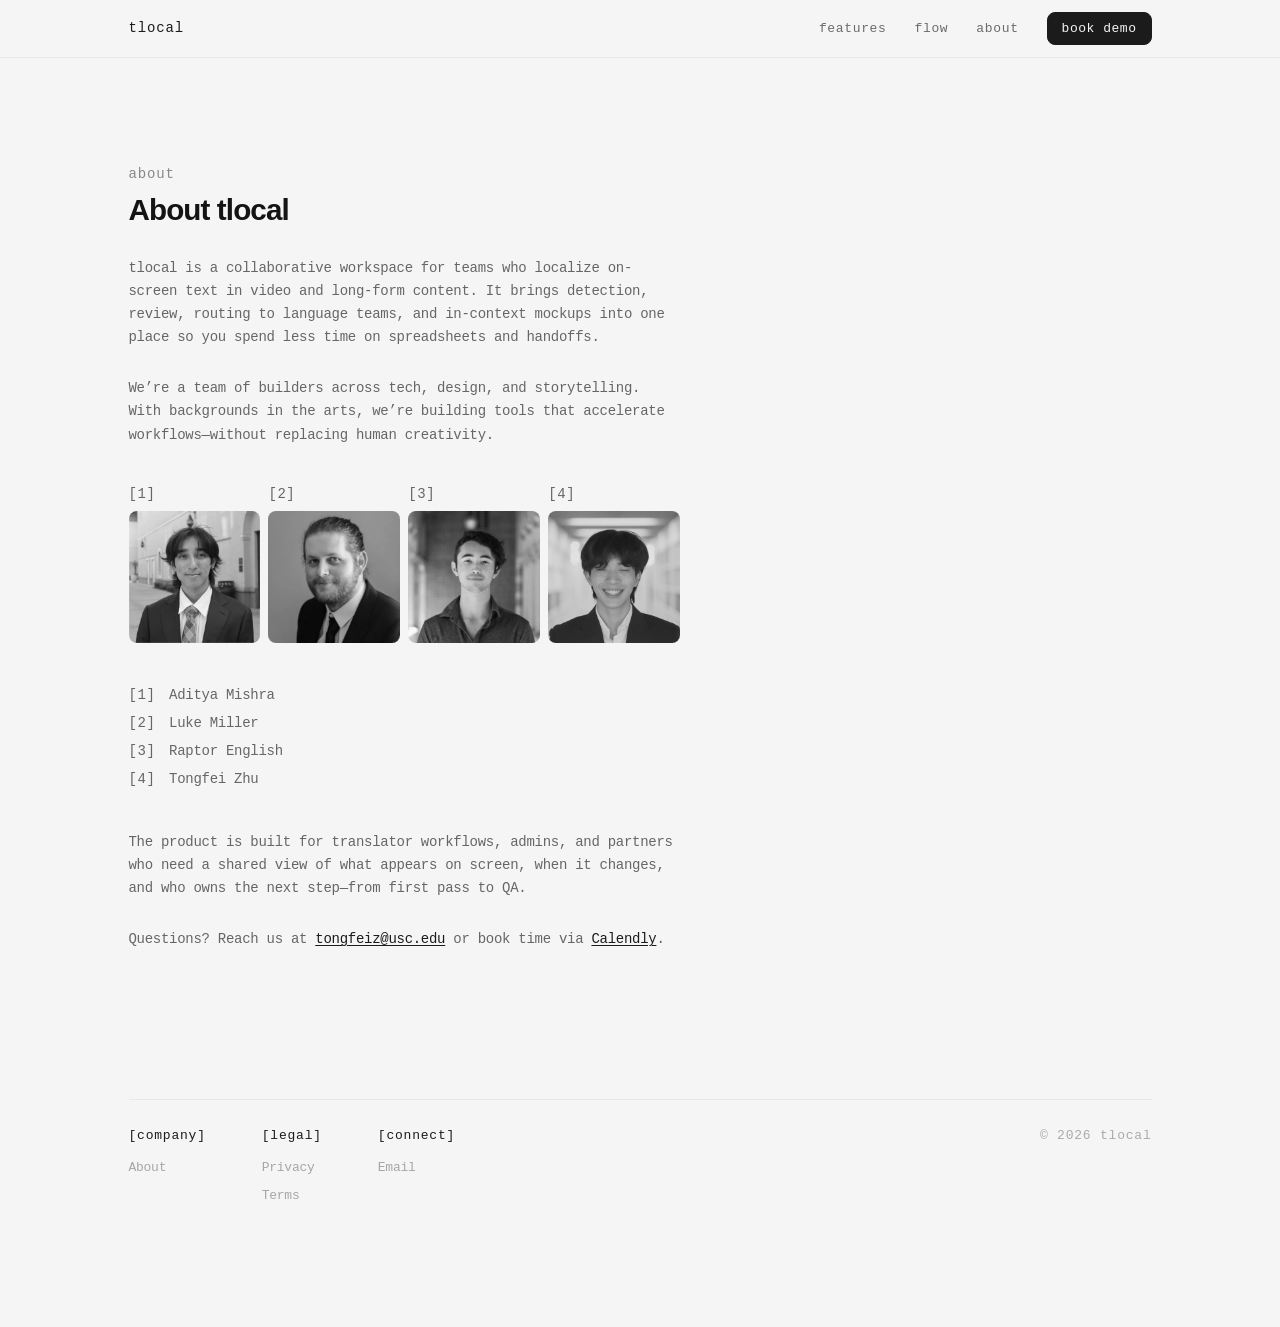
==== about.html @ 332a4cfd "about pages v2 built out" ====
<!DOCTYPE html>
<html lang="en">
  <head>
    <meta charset="UTF-8" />
    <meta name="viewport" content="width=device-width, initial-scale=1" />
    <title>About — tlocal</title>
    <link rel="icon" href="assets/logosvg.svg" type="image/svg+xml" />
    <link rel="stylesheet" href="css/site.css" />
  </head>
  <body>
    <header class="site-header">
      <div class="site-header-shell">
        <div class="site-header-inner" style="display: flex; align-items: center; gap: 32px;">
          <a class="site-logo" href="index.html">tlocal</a>
          <nav class="site-nav" aria-label="Primary" style="display: flex; gap: 28px;">
            <a href="index.html#features-heading">features</a>
            <a href="index.html#workflow-heading">flow</a>
            <a href="about.html" aria-current="page">about</a>
            <a
              class="btn mono-thin"
              href="https://calendly.com/tongfeiz-usc/30min"
              target="_blank"
              rel="noopener noreferrer"
              >book demo</a
            >
          </nav>
        </div>
      </div>
    </header>
    <div class="shell">
      <main class="landing-column">
        <article class="simple-page__article simple-page simple-page__article--about" aria-labelledby="about-heading">
          <p class="section-eyebrow mono-thin">about</p>
          <h1 id="about-heading" class="simple-page__title simple-page__title--about">About tlocal</h1>
          <div class="simple-page__body simple-page__body--about">
            <p>
              tlocal is a collaborative workspace for teams who localize on-screen text in video and long-form
              content. It brings detection, review, routing to language teams, and in-context mockups into one place
              so you spend less time on spreadsheets and handoffs.
            </p>
            <p>
              We’re a team of builders across tech, design, and storytelling. With backgrounds in the arts, we’re
              building tools that accelerate workflows—without replacing human creativity.
            </p>

            <div class="about-team">
              <div class="about-team__photos" role="list">
                <div class="about-team__cell" role="listitem">
                  <a
                    class="about-team__link"
                    href="https://www.linkedin.com/in/aditya-mishra-96abb4270/"
                    target="_blank"
                    rel="noopener noreferrer"
                    aria-label="Aditya Mishra on LinkedIn"
                  >
                    <span class="about-team__idx">[1]</span>
                    <span class="about-team__img-wrap">
                      <img
                        class="about-team__img"
                        src="assets/person1.webp"
                        alt=""
                        width="800"
                        height="800"
                        loading="lazy"
                        decoding="async"
                      />
                    </span>
                  </a>
                </div>
                <div class="about-team__cell" role="listitem">
                  <a
                    class="about-team__link"
                    href="https://www.linkedin.com/in/luke-miller-226397197/"
                    target="_blank"
                    rel="noopener noreferrer"
                    aria-label="Luke Miller on LinkedIn"
                  >
                    <span class="about-team__idx">[2]</span>
                    <span class="about-team__img-wrap">
                      <img
                        class="about-team__img"
                        src="assets/person2.webp"
                        alt=""
                        width="800"
                        height="800"
                        loading="lazy"
                        decoding="async"
                      />
                    </span>
                  </a>
                </div>
                <div class="about-team__cell" role="listitem">
                  <a
                    class="about-team__link"
                    href="https://www.linkedin.com/in/raptor-english/"
                    target="_blank"
                    rel="noopener noreferrer"
                    aria-label="Raptor English on LinkedIn"
                  >
                    <span class="about-team__idx">[3]</span>
                    <span class="about-team__img-wrap">
                      <img
                        class="about-team__img"
                        src="assets/person3.webp"
                        alt=""
                        width="800"
                        height="800"
                        loading="lazy"
                        decoding="async"
                      />
                    </span>
                  </a>
                </div>
                <div class="about-team__cell" role="listitem">
                  <a
                    class="about-team__link"
                    href="https://www.linkedin.com/in/tongfeiz/"
                    target="_blank"
                    rel="noopener noreferrer"
                    aria-label="Tongfei Zhu on LinkedIn"
                  >
                    <span class="about-team__idx">[4]</span>
                    <span class="about-team__img-wrap">
                      <img
                        class="about-team__img"
                        src="assets/person4.webp"
                        alt=""
                        width="800"
                        height="800"
                        loading="lazy"
                        decoding="async"
                      />
                    </span>
                  </a>
                </div>
              </div>
              <ul class="about-team__names">
                <li>
                  <a
                    class="about-team__name-link"
                    href="https://www.linkedin.com/in/aditya-mishra-96abb4270/"
                    target="_blank"
                    rel="noopener noreferrer"
                    ><span class="about-team__idx">[1]</span>
                    <span class="about-team__name-text">Aditya Mishra</span></a
                  >
                </li>
                <li>
                  <a
                    class="about-team__name-link"
                    href="https://www.linkedin.com/in/luke-miller-226397197/"
                    target="_blank"
                    rel="noopener noreferrer"
                    ><span class="about-team__idx">[2]</span>
                    <span class="about-team__name-text">Luke Miller</span></a
                  >
                </li>
                <li>
                  <a
                    class="about-team__name-link"
                    href="https://www.linkedin.com/in/raptor-english/"
                    target="_blank"
                    rel="noopener noreferrer"
                    ><span class="about-team__idx">[3]</span>
                    <span class="about-team__name-text">Raptor English</span></a
                  >
                </li>
                <li>
                  <a
                    class="about-team__name-link"
                    href="https://www.linkedin.com/in/tongfeiz/"
                    target="_blank"
                    rel="noopener noreferrer"
                    ><span class="about-team__idx">[4]</span>
                    <span class="about-team__name-text">Tongfei Zhu</span></a
                  >
                </li>
              </ul>
            </div>

            <p>
              The product is built for translator workflows, admins, and partners who need a shared view of what
              appears on screen, when it changes, and who owns the next step—from first pass to QA.
            </p>
            <p>
              Questions? Reach us at <a href="mailto:tongfeiz@usc.edu">tongfeiz@usc.edu</a> or book time via
              <a href="https://calendly.com/tongfeiz-usc/30min" target="_blank" rel="noopener noreferrer">Calendly</a>.
            </p>
          </div>
        </article>

        <footer class="site-footer">
          <div class="site-footer-top">
            <div class="site-footer-grid">
              <div class="site-footer-col">
                <h3 class="site-footer-heading mono-thin">[company]</h3>
                <ul class="site-footer-links">
                  <li><a href="about.html" aria-current="page">About</a></li>
                </ul>
              </div>
              <div class="site-footer-col">
                <h3 class="site-footer-heading mono-thin">[legal]</h3>
                <ul class="site-footer-links">
                  <li><a href="privacy.html">Privacy</a></li>
                  <li><a href="terms.html">Terms</a></li>
                </ul>
              </div>
              <div class="site-footer-col">
                <h3 class="site-footer-heading mono-thin">[connect]</h3>
                <ul class="site-footer-links">
                  <li><a href="mailto:tongfeiz@usc.edu">Email</a></li>
                </ul>
              </div>
            </div>
            <p class="site-footer-copy mono-thin">© <span id="y"></span> tlocal</p>
          </div>
        </footer>
      </main>
    </div>
    <script src="js/page-stagger.js" defer></script>
    <script>
      document.getElementById('y').textContent = String(new Date().getFullYear());
    </script>
  </body>
</html>
---- css/site.css ----
:root {
  --fg: #1b1b1b;
  --muted: #6b6b6b;
  --bg: #f5f5f5;
  --site-header-h: 52px;
  --flow-sticky-half: 180px;
  /* Same inset as product-demo-animation .page-demo (outer margins to the demo card) */
  --demo-edge: max(16px, 2vmin);
  --demo-inner-max: 1100px;
  /** Uniform scale for embed (layout inside iframe unchanged; only the painted size shrinks) */
  --demo-scale: 0.93;
  --demo-iframe-h: min(704px, 92vh);
}

* {
  box-sizing: border-box;
}

html {
  scroll-behavior: smooth;
}

main {
  overflow: visible;
}

body {
  margin: 0;
  min-height: 100svh;
  font-family:
    -apple-system,
    BlinkMacSystemFont,
    'SF Pro Display',
    'SF Pro Text',
    'Helvetica Neue',
    Helvetica,
    Arial,
    sans-serif;
  font-weight: 400;
  color: var(--fg);
  background: var(--bg);
  -webkit-font-smoothing: antialiased;
}

.mono-thin {
  font-family: 'SF Mono', ui-monospace, 'SFMono-Regular', Menlo, Monaco, Consolas, monospace;
  font-weight: 200;
  letter-spacing: 0.06em;
  text-transform: lowercase;
}

.site-header {
  position: sticky;
  top: 0;
  z-index: 100;
  font-family: 'SF Mono', ui-monospace, 'SFMono-Regular', Menlo, Monaco, Consolas, monospace;
  background: rgba(245, 245, 245, 0.86);
  backdrop-filter: saturate(180%) blur(14px);
  -webkit-backdrop-filter: saturate(180%) blur(14px);
  border-bottom: 1px solid rgba(27, 27, 27, 0.06);
}

/* Same horizontal frame as .shell — edge inset matches main content */
.site-header-shell {
  max-width: calc(var(--demo-inner-max) + 2 * var(--demo-edge));
  margin: 0 auto;
  padding: 0 var(--demo-edge);
}

/* Same width as .landing-column so logo/nav align with hero + demo */
.site-header-inner {
  max-width: min(calc(var(--demo-inner-max) * var(--demo-scale)), 100%);
  margin: 0 auto;
  padding: 12px 0;
  display: flex;
  flex-wrap: wrap;
  align-items: center;
  justify-content: space-between;
  gap: 12px 20px;
}

.site-logo {
  color: var(--fg);
  text-decoration: none;
  font-size: 14px;
  line-height: 1.2;
  font-weight: 200;
  letter-spacing: 0.06em;
  text-transform: lowercase;
}

.site-logo:hover {
  opacity: 0.72;
}

.site-logo:focus-visible {
  outline: 2px solid rgba(27, 27, 27, 0.35);
  outline-offset: 3px;
  border-radius: 2px;
}

.site-nav {
  display: flex;
  flex-wrap: wrap;
  align-items: center;
  justify-content: flex-end;
  gap: 6px 18px;
}

.site-nav a:not(.btn) {
  font-size: 13px;
  font-weight: 400;
  color: var(--muted);
  text-decoration: none;
  letter-spacing: 0.05em;
  text-transform: lowercase;
}

.site-nav a:not(.btn):hover {
  color: var(--fg);
}

.site-nav a:not(.btn):focus-visible {
  outline: 2px solid rgba(27, 27, 27, 0.35);
  outline-offset: 3px;
  border-radius: 2px;
}

.site-header .btn {
  padding: 8px 14px;
  font-size: 13px;
  font-weight: 400;
  letter-spacing: 0.04em;
  text-transform: lowercase;
  color: var(--bg);
  background: var(--fg);
  border-color: var(--fg);
}

.site-header .btn:hover {
  background: #2e2e2e;
  border-color: #2e2e2e;
  color: var(--bg);
}

.site-header .btn:active {
  color: var(--bg);
}

#features-heading,
#workflow-heading,
#cta-heading {
  scroll-margin-top: 88px;
}

/* Same horizontal bounds as .page-demo + min(1100px) viewport (see product-demo-animation.html) */
.shell {
  max-width: calc(var(--demo-inner-max) + 2 * var(--demo-edge));
  margin: 0 auto;
  padding: clamp(36px, 9vw, 96px) var(--demo-edge) clamp(48px, 10vw, 96px);
  overflow: visible;
}

/*
 * Column width = scaled demo visual width (no dead band beside the video).
 * iframe uses layout width 100%/scale then transform: scale() so the painted demo fills this column edge-to-edge.
 */
.landing-column {
  max-width: min(calc(var(--demo-inner-max) * var(--demo-scale)), 100%);
  width: 100%;
  margin-inline: auto;
  overflow: visible;
}

.landing-intro {
  width: 100%;
  text-align: left;
}

.hero-text-column {
  display: block;
  width: 100%;
  text-align: left;
  margin-top: 5vh;
}

.eyebrow {
  margin: 0 0 5px;
  font-size: 13px;
  color: var(--muted);
}

h1 {
  margin: 0 0 20px;
  font-size: clamp(1.75rem, 4.2vw, 2.75rem);
  font-weight: 600;
  letter-spacing: -0.04em;
  line-height: 1.32;
  max-width: 18ch;
}

.hero-text-column h1 {
  max-width: none;
  white-space: nowrap;
}

@media (max-width: 560px) {
  .hero-text-column h1 {
    white-space: normal;
  }
}

.landing-below {
  margin-top: clamp(20px, 6vw, 72px);
  padding-top: clamp(32px, 2vw, 56px);
  overflow: visible;
}

.section-block + .section-block {
  margin-top: clamp(72px, 50vw, 180px);
}

.partners-section + .cta-section {
  margin-top: clamp(104px, 16vw, 168px);
}

.cta-section + .cube-section {
  margin-top: clamp(20px, 4vw, 40px);
}

.partners-row {
  display: flex;
  flex-wrap: wrap;
  align-items: center;
  justify-content: space-between;
  gap: clamp(20px, 4vw, 32px);
}

.partners-intro {
  flex: 1 1 auto;
  min-width: 0;
}

.partners-row .section-title {
  margin: 0;
  white-space: nowrap;
}

.partners-logos {
  display: flex;
  flex-wrap: wrap;
  align-items: center;
  justify-content: flex-end;
  gap: clamp(20px, 5vw, 48px);
  flex: 1 1 auto;
  margin: 0;
  padding: 0;
  list-style: none;
}

.partners-logos li {
  display: flex;
  align-items: center;
  opacity: 0.62;
  transition: opacity 0.5s cubic-bezier(0.4, 0, 0.2, 1);
}

.partners-logos li:hover {
  opacity: 1;
}

.partners-logos img {
  display: block;
  height: clamp(34px, 5.5vw, 54px);
  width: auto;
  max-width: min(176px, 40vw);
  object-fit: contain;
}

@media (prefers-reduced-motion: reduce) {
  .partners-logos li {
    transition-duration: 0.22s;
  }
}

@media (max-width: 560px) {
  .partners-row {
    flex-direction: column;
    align-items: flex-start;
  }

  .partners-logos {
    justify-content: flex-start;
    width: 100%;
  }
}

.partners-section .sr-only {
  position: absolute;
  width: 1px;
  height: 1px;
  padding: 0;
  margin: -1px;
  overflow: hidden;
  clip: rect(0, 0, 0, 0);
  white-space: nowrap;
  border: 0;
}

.partners-section .reviews-masonry {
  margin-top: clamp(28px, 5vw, 48px);
}

.reviews-masonry {
  column-count: 3;
  column-gap: clamp(16px, 2.2vw, 22px);
}

.review-card {
  break-inside: avoid;
  margin-bottom: clamp(16px, 2.2vw, 22px);
  padding: clamp(18px, 2.4vw, 22px);
  background: rgba(255, 255, 255, 0.72);
  border: 1px solid rgba(27, 27, 27, 0.1);
  border-radius: 12px;
  box-shadow: 0 1px 0 rgba(27, 27, 27, 0.04);
}

.review-card__quote {
  margin: 0 0 clamp(16px, 2.5vw, 20px);
  font-family: 'SF Mono', ui-monospace, 'SFMono-Regular', Menlo, Monaco, Consolas, monospace;
  font-size: 14px;
  font-weight: 400;
  line-height: 1.55;
  letter-spacing: -0.02em;
  color: var(--fg);
}

.review-card__footer {
  display: flex;
  align-items: center;
  gap: 12px;
}

.review-card__avatar {
  flex-shrink: 0;
  width: 40px;
  height: 40px;
  border-radius: 50%;
  background: linear-gradient(135deg, rgba(27, 27, 27, 0.12), rgba(27, 27, 27, 0.06));
  border: 1px solid rgba(27, 27, 27, 0.08);
}

.review-card__meta {
  min-width: 0;
}

.review-card__name-row {
  display: flex;
  align-items: center;
  gap: 6px;
  flex-wrap: wrap;
}

.review-card__name {
  font-size: 14px;
  font-weight: 600;
  letter-spacing: -0.02em;
  line-height: 1.25;
}

.review-card__verified {
  display: inline-flex;
  align-items: center;
  justify-content: center;
  flex-shrink: 0;
  width: 12px;
  height: 12px;
  border-radius: 50%;
  border: none;
  background: #3b82f6;
  color: #fff;
}

.review-card__verified svg {
  width: 6px;
  height: 6px;
  display: block;
}

.review-card__role {
  margin: 2px 0 0;
  font-size: 12px;
  line-height: 1.35;
  color: var(--muted);
}

@media (max-width: 900px) {
  .reviews-masonry {
    column-count: 2;
  }
}

@media (max-width: 560px) {
  .reviews-masonry {
    column-count: 1;
  }
}

.section-eyebrow {
  margin: 0 0 10px;
  font-size: 13px;
  color: var(--muted);
}

h2.section-title {
  margin: 0 0 14px;
  font-size: clamp(1.35rem, 2.8vw, 1.65rem);
  font-weight: 600;
  letter-spacing: -0.03em;
  line-height: 1.25;
}

.section-lede {
  margin: 0 0 clamp(28px, 5vw, 40px);
  font-size: 15px;
  line-height: 1.6;
  color: var(--muted);
  max-width: 52ch;
}

/* Body copy: SF Mono (matches nav / labels) */
.lede,
.section-lede,
.feature-card p,
.flow-steps li p {
  font-family: 'SF Mono', ui-monospace, 'SFMono-Regular', Menlo, Monaco, Consolas, monospace;
  letter-spacing: -0.02em;
}

.workspace-section .feature-grid {
  display: grid;
  grid-template-columns: 1fr;
  gap: clamp(14px, 2.5vw, 18px);
  min-width: 0;
}

.workspace-section .feature-card {
  padding: clamp(18px, 3vw, 22px);
  background: transparent;
  border: 1px solid rgba(27, 27, 27, 0.1);
  border-radius: 14px;
  box-shadow: none;
}

.feature-card-thumb {
  display: block;
  width: 100%;
  height: auto;
  margin: 0 0 12px;
  border-radius: 8px;
  object-fit: cover;
  aspect-ratio: 16 / 10;
  background: rgba(27, 27, 27, 0.04);
}

.feature-card h3 {
  margin: 0 0 10px;
  font-size: 15px;
  font-weight: 600;
  letter-spacing: -0.02em;
  line-height: 1.3;
}

.feature-card p {
  margin: 0;
  font-size: 14px;
  line-height: 1.55;
  color: var(--muted);
}

.feature-card p + p {
  margin-top: 0.85em;
}

.steps {
  margin: 0;
  padding: 0;
  list-style: none;
  display: grid;
  gap: clamp(18px, 3vw, 24px);
  counter-reset: step;
}

.steps li {
  display: grid;
  grid-template-columns: auto 1fr;
  gap: 16px 18px;
  align-items: start;
  padding-bottom: clamp(18px, 3vw, 22px);
  border-bottom: 1px solid rgba(27, 27, 27, 0.06);
}

.steps li:last-child {
  padding-bottom: 0;
  border-bottom: 0;
}

.step-num {
  font-family: 'SF Mono', ui-monospace, 'SFMono-Regular', Menlo, Monaco, Consolas, monospace;
  font-weight: 200;
  font-size: 12px;
  letter-spacing: 0.08em;
  color: var(--muted);
  padding-top: 3px;
}

.steps li strong {
  display: block;
  font-size: 15px;
  font-weight: 600;
  letter-spacing: -0.02em;
  margin-bottom: 6px;
  color: var(--fg);
}

.steps li p {
  margin: 0;
  font-size: 14px;
  line-height: 1.55;
  color: var(--muted);
}

/* Flow & workspace: left column sticky; row height from grid content only (features and flow match) */
.flow-section,
.workspace-section {
  overflow: visible;
}

.flow-pin-track {
  position: relative;
  overflow: visible;
  display: flex;
  flex-direction: column;
}

.flow-pin-row {
  display: grid;
  grid-template-columns: minmax(0, 2fr) minmax(0, 3fr);
  gap: clamp(32px, 5vw, 56px);
  align-items: stretch;
  width: 100%;
  min-height: 0;
  flex: 1 1 auto;
  background: var(--bg);
}

.flow-col--left {
  min-width: 0;
  min-height: 0;
  height: 100%;
  align-self: stretch;
}

.flow-visual-sticky {
  position: -webkit-sticky;
  position: sticky;
  /* Prefer vertical center; never underlap the fixed header */
  top: max(var(--site-header-h, 52px), calc(50vh - var(--flow-sticky-half, 180px)));
  z-index: 5;
  width: 100%;
  max-width: 100%;
}

.flow-col--right {
  min-width: 0;
}

/* Scroll-linked fade: mask updated from JS to match left column (eyebrow → placeholder) */
.flow-steps-wrap {
  min-width: 0;
  -webkit-mask-size: 100% 100%;
  mask-size: 100% 100%;
  -webkit-mask-repeat: no-repeat;
  mask-repeat: no-repeat;
}

.flow-visual-col {
  min-width: 0;
}

/* Character mesh: slightly shorter than 5:3; full width of the left column. */
.workspace-section .workspace-dot-grid-frame {
  width: 100%;
  margin: clamp(20px, 4vw, 32px) 0 0;
  aspect-ratio: 5 / 2.68;
  position: relative;
  overflow: hidden;
  border-radius: 10px;
  background: transparent;
}

.workspace-section .workspace-dot-grid-frame canvas {
  display: block;
  width: 100%;
  height: 100%;
}

.flow-visual-col .section-title {
  max-width: 20ch;
}

.flow-visual-col .section-lede {
  max-width: 38ch;
}

.flow-placeholder-frame {
  width: 100%;
  margin: clamp(20px, 4vw, 32px) 0 0;
  border-radius: 10px;
  border: 1px solid rgba(27, 27, 27, 0.08);
  background: #fff;
  aspect-ratio: 5 / 3;
}

.flow-section .flow-steps li:first-child {
  padding-top: 0;
}

.flow-section .flow-steps li:first-child .step-num {
  padding-top: 0;
}

.flow-steps {
  margin: 0;
  padding: 0;
  list-style: none;
  display: flex;
  flex-direction: column;
  gap: 0;
}

.flow-steps li {
  display: grid;
  grid-template-columns: auto 1fr;
  gap: 10px 16px;
  align-items: start;
  /* Tighter rhythm so ~4 steps fit the left-column “window” (eyebrow → placeholder) */
  padding: clamp(12px, 2vw, 18px) 0;
  border-bottom: 1px solid rgba(27, 27, 27, 0.06);
}

.flow-steps li:last-child {
  border-bottom: 0;
}

.flow-steps .step-num {
  padding-top: 3px;
  font-size: 13px;
}

.flow-steps li strong {
  display: block;
  font-size: 16px;
  font-weight: 600;
  letter-spacing: -0.02em;
  margin-bottom: 6px;
  color: var(--fg);
}

.flow-steps li p {
  margin: 0;
  font-size: 15px;
  line-height: 1.55;
  color: var(--muted);
}

@media (max-width: 760px) {
  .flow-pin-track {
    display: block;
  }

  .flow-pin-row {
    grid-template-columns: 1fr;
  }

  .flow-col--left {
    height: auto;
  }

  .flow-visual-sticky {
    position: relative;
    top: auto;
  }

  .flow-steps-wrap {
    -webkit-mask-image: none !important;
    mask-image: none !important;
  }

  .flow-steps li {
    padding: clamp(18px, 3vw, 24px) 0;
  }
}

@media (prefers-reduced-motion: reduce) {
  .flow-section .flow-steps-wrap {
    -webkit-mask-image: none !important;
    mask-image: none !important;
  }
}

.cta-section {
  text-align: center;
}

.cta-section .section-title {
  max-width: 20ch;
  margin-left: auto;
  margin-right: auto;
}

.cta-section .section-lede {
  margin-bottom: clamp(22px, 4vw, 32px);
}

.btn {
  display: inline-flex;
  align-items: center;
  justify-content: center;
  padding: 11px 20px;
  font-size: 14px;
  font-weight: 500;
  letter-spacing: -0.01em;
  color: var(--fg);
  background: var(--bg);
  border: 1px solid rgba(27, 27, 27, 0.14);
  border-radius: 8px;
  text-decoration: none;
  transition: background 0.15s ease, border-color 0.15s ease, transform 0.12s ease,
    box-shadow 0.15s ease;
}

.btn:hover {
  background: #ebebeb;
  border-color: rgba(27, 27, 27, 0.22);
}

.btn:active {
  transform: translateY(1px);
}

/* Matches .site-header .btn; slightly shorter vertical padding */
.cta-section .btn-cta {
  padding: 9px 18px;
  font-size: 13px;
  font-weight: 400;
  letter-spacing: 0.04em;
  text-transform: lowercase;
  color: var(--bg);
  background: var(--fg);
  border-color: var(--fg);
  border-radius: 8px;
  box-shadow: none;
  margin: 10px;
}

.cta-section .btn-cta:hover {
  background: #2e2e2e;
  border-color: #2e2e2e;
  color: var(--bg);
}

.cta-section .btn-cta:active {
  color: var(--bg);
}

/*
 * Cube vertical placement (index.html only):
 * · gap after CTA — .cta-section + .cube-section (margin-top)
 * · padding-top — empty space above the ASCII art
 * · #ascii-cube margin-top — nudge just the pre without changing the fade/footer mask
 */
.cube-section {
  position: relative;
  z-index: 0;
  margin-top: 0;
  margin-bottom: 0;
  padding-top: clamp(40px, 7vw, 72px);
  padding-bottom: clamp(12px, 3vw, 28px);
  border-top: none;
  display: flex;
  justify-content: center;
  align-items: flex-start;
  width: 100%;
}

.cube-wrap {
  position: relative;
  z-index: 0;
  display: inline-flex;
  justify-content: center;
  max-width: 100%;
}

/* Fade cube into page bg; footer sits on top and hides the rest */
.cube-footer-mask {
  position: absolute;
  left: 50%;
  transform: translateX(-50%);
  bottom: 0;
  width: min(100vw, calc(100% + 64px));
  height: clamp(88px, 24vw, 200px);
  pointer-events: none;
  background: linear-gradient(
    to bottom,
    rgba(245, 245, 245, 0) 0%,
    rgba(245, 245, 245, 0.2) 22%,
    rgba(245, 245, 245, 0.55) 48%,
    rgba(245, 245, 245, 0.88) 72%,
    var(--bg) 100%
  );
}

#ascii-cube {
  font-family: 'SF Mono', ui-monospace, 'SFMono-Regular', Menlo, Monaco, Consolas, monospace;
  font-weight: 600;
  font-size: clamp(5.5px, 0.78vw, 9px);
  line-height: 1.05;
  white-space: pre;
  cursor: crosshair;
  user-select: none;
  margin: -20px; /* or e.g. margin-top: 24px; to shift only the cube */
  color: rgba(145, 145, 145, 0.97);
  flex-shrink: 0;
}

.site-footer {
  --footer-label: var(--fg);
  --footer-link: rgba(27, 27, 27, 0.36);
  --footer-link-hover: rgba(27, 27, 27, 0.52);
  --footer-copy: rgba(27, 27, 27, 0.34);
  position: relative;
  z-index: 2;
  margin-top: clamp(-100px, -15vw, -56px);
  padding-top: clamp(18px, 3vw, 28px);
  padding-bottom: clamp(16px, 3vw, 28px);
  border-top: 1px solid rgba(27, 27, 27, 0.06);
  background: var(--bg);
  width: 100%;
  text-align: left;
}

.site-footer-top {
  display: grid;
  grid-template-columns: minmax(0, 1fr) auto;
  align-items: start;
  gap: clamp(16px, 3vw, 28px);
}

.site-footer-grid {
  display: grid;
  grid-template-columns: repeat(3, auto);
  justify-content: start;
  justify-items: start;
  gap: clamp(14px, 3vw, 24px) clamp(28px, 5vw, 56px);
  align-items: start;
  width: max-content;
  max-width: 100%;
}

.site-footer-heading {
  margin: 0 0 14px;
  font-size: 13px;
  font-weight: 200;
  letter-spacing: 0.06em;
  text-transform: lowercase;
  color: var(--footer-label);
}

.site-footer-links {
  list-style: none;
  margin: 0;
  padding: 0;
  display: flex;
  flex-direction: column;
  gap: 10px;
}

.site-footer-links a {
  font-family: 'SF Mono', ui-monospace, 'SFMono-Regular', Menlo, Monaco, Consolas, monospace;
  font-size: 13px;
  font-weight: 400;
  letter-spacing: -0.02em;
  color: var(--footer-link);
  text-decoration: none;
  transition: color 0.15s ease;
}

.site-footer-links a:hover {
  color: var(--footer-link-hover);
}

.site-footer-links a:focus-visible {
  outline: 2px solid rgba(27, 27, 27, 0.28);
  outline-offset: 3px;
  border-radius: 2px;
}

.site-footer-copy {
  margin: 0;
  font-size: 13px;
  font-weight: 200;
  letter-spacing: 0.06em;
  text-transform: lowercase;
  color: var(--footer-copy);
  text-align: right;
  white-space: nowrap;
}

@media (max-width: 720px) {
  .site-footer-grid {
    grid-template-columns: repeat(2, auto);
  }
}

@media (max-width: 520px) {
  .site-footer-top {
    grid-template-columns: 1fr;
  }

  .site-footer-copy {
    text-align: left;
    grid-row: 1;
  }

  .site-footer-grid {
    grid-row: 2;
  }
}

@media (max-width: 420px) {
  .site-footer-grid {
    grid-template-columns: 1fr;
    width: 100%;
  }
}

.lede {
  margin: 0 0 clamp(32px, 6vw, 56px);
  font-size: 15px;
  line-height: 1.6;
  color: var(--muted);
}

.hero-text-column .lede {
  max-width: 100%;
}

/*
 * Border + radius live on .demo-zoom-viewport inside the iframe.
 * scale() keeps internal layout identical; negative margin collapses the 20% layout gap below the iframe.
 */
.demo-frame {
  background: transparent;
  border-radius: 0;
  overflow: hidden;
}

.demo-scale-wrap {
  display: block;
  width: 100%;
  overflow: hidden;
}

.demo-scale-wrap iframe {
  display: block;
  width: calc(100% / var(--demo-scale));
  max-width: none;
  height: var(--demo-iframe-h);
  border: 0;
  transform: scale(var(--demo-scale));
  transform-origin: top left;
  /* Collapse layout gap: transform doesn’t shrink the box, so pull up by (1 − scale) × height */
  margin-bottom: calc((var(--demo-scale) - 1) * var(--demo-iframe-h));
  /* Block interaction with embedded demo (scroll/clicks); kiosk behavior also set inside embed */
  pointer-events: none;
}

/* About, privacy, terms */
.simple-page {
  width: 100%;
  padding-top: clamp(4px, 1.5vw, 12px);
  padding-bottom: clamp(24px, 5vw, 48px);
}

.simple-page__article {
  max-width: 62ch;
}

.simple-page__eyebrow {
  margin: 0 0 10px;
  font-size: 13px;
  color: var(--muted);
}

.simple-page__title {
  margin: 0 0 clamp(18px, 3vw, 28px);
  font-size: clamp(1.5rem, 3.2vw, 1.85rem);
  font-weight: 600;
  letter-spacing: -0.03em;
  line-height: 1.25;
  color: var(--fg);
}

.simple-page__title--about {
  font-family:
    -apple-system,
    BlinkMacSystemFont,
    'SF Pro Display',
    'SF Pro Text',
    'Helvetica Neue',
    Helvetica,
    Arial,
    sans-serif;
  color: #141414;
}

.simple-page__body {
  font-family: 'SF Mono', ui-monospace, 'SFMono-Regular', Menlo, Monaco, Consolas, monospace;
  font-size: 15px;
  line-height: 1.65;
  letter-spacing: -0.02em;
  color: var(--muted);
}

.simple-page__body p {
  margin: 0 0 2em;
}

.simple-page__body h2 {
  margin: 1.75em 0 0.5em;
  font-size: 1rem;
  font-weight: 600;
  letter-spacing: -0.02em;
  color: var(--fg);
}

.simple-page__body ul {
  margin: 0 0 1em;
  padding-left: 1.25em;
}

.simple-page__body li {
  margin-bottom: 0.35em;
}

.simple-page__body a {
  color: var(--fg);
  text-decoration: underline;
  text-underline-offset: 2px;
}

.simple-page__body--about {
  color: #666666;
  font-size: 14px;
  line-height: 1.65;
}

.simple-page__article--about > .section-eyebrow {
  color: #888888;
  font-size: 14px;
}

.about-team {
  margin: clamp(1.5rem, 4vw, 2.25rem) 0 clamp(1.75rem, 4vw, 2.5rem);
  text-align: left;
}

.about-team__photos {
  display: grid;
  grid-template-columns: repeat(4, minmax(0, 1fr));
  gap: 8px;
  width: 100%;
  max-width: 100%;
  margin-bottom: clamp(2rem, 3.5vw, 2.55rem);
}

.about-team__cell {
  min-width: 0;
  width: 100%;
}

.about-team__link {
  display: flex;
  flex-direction: column;
  align-items: flex-start;
  gap: 0.35rem;
  width: 100%;
  min-width: 0;
  text-decoration: none;
  color: inherit;
}

/* Beat .simple-page__body a { underline } on photo links — never underline [n] labels */
.simple-page__body--about a.about-team__link {
  text-decoration: none;
}

.simple-page__body--about a.about-team__link .about-team__idx {
  text-decoration: none;
}

.about-team__link:focus-visible {
  outline: 2px solid rgba(27, 27, 27, 0.35);
  outline-offset: 3px;
  border-radius: 4px;
}

.about-team__idx {
  font-family: 'SF Mono', ui-monospace, 'SFMono-Regular', Menlo, Monaco, Consolas, monospace;
  font-size: inherit;
  font-weight: 300;
  letter-spacing: 0.04em;
  color: #666666;
}

.about-team__img-wrap {
  position: relative;
  display: block;
  width: 100%;
  aspect-ratio: 1 / 1;
  overflow: hidden;
  border-radius: 8px;
  /* Grayscale on wrapper so `transform` on the img still works (filter+transform on same node breaks zoom in WebKit) */
  filter: grayscale(100%);
  -webkit-filter: grayscale(100%);
}

.about-team__img {
  position: absolute;
  left: 0;
  top: 0;
  display: block;
  width: 100%;
  height: 100%;
  object-fit: cover;
  object-position: center;
  transform: scale(1);
  transform-origin: center center;
  transition: transform 0.4s cubic-bezier(0.4, 0, 0.2, 1);
  -webkit-backface-visibility: hidden;
  backface-visibility: hidden;
}

.about-team__link:hover .about-team__img {
  transform: scale3d(1.12, 1.12, 1);
}

@media (prefers-reduced-motion: reduce) {
  .about-team__img {
    transition: none;
  }

  .about-team__link:hover .about-team__img {
    transform: scale3d(1, 1, 1);
  }
}

.simple-page__body--about ul.about-team__names {
  list-style: none;
  margin: 0 0 clamp(1rem, 2.5vw, 1.35rem);
  padding: 0;
  text-align: left;
}

.about-team__names {
  font-family: 'SF Mono', ui-monospace, 'SFMono-Regular', Menlo, Monaco, Consolas, monospace;
  font-size: inherit;
  line-height: inherit;
  letter-spacing: -0.02em;
  color: #666666;
}

.about-team__names li {
  margin: 0 0 0.35em;
  padding: 0;
  text-align: left;
}

.about-team__names li:last-child {
  margin-bottom: 0;
}

.about-team__names .about-team__idx {
  margin-right: 0.4em;
}

.simple-page__body--about .about-team__name-link {
  color: #666666;
  text-decoration: none;
}

.simple-page__body--about .about-team__name-link:hover {
  color: #666666;
}

.simple-page__body--about .about-team__name-link .about-team__idx {
  color: #666666;
}

.simple-page__body--about .about-team__name-text {
  text-decoration: none;
  color: #666666;
}

.simple-page__body--about .about-team__name-link:hover .about-team__name-text {
  color: var(--fg);
  text-decoration: underline;
  text-underline-offset: 3px;
}

.simple-page__body--about .about-team__name-link:focus-visible .about-team__name-text {
  color: var(--fg);
  text-decoration: underline;
  text-underline-offset: 3px;
}

.about-team__name-link:focus-visible {
  outline: 2px solid rgba(27, 27, 27, 0.35);
  outline-offset: 3px;
  border-radius: 2px;
}

@media (max-width: 560px) {
  .about-team__photos {
    grid-template-columns: repeat(2, minmax(0, 1fr));
  }
}

/* Standalone pages (about, privacy, terms): footer follows content, no cube overlap */
main.landing-column > .site-footer {
  margin-top: clamp(40px, 7vw, 72px);
}

/* Section stagger (page-stagger.js adds .stagger-scope / .stagger-item).
   @keyframes lives at the top level — Safari drops keyframes nested in @media. */
@keyframes stagger-fade-in {
  from {
    opacity: 0;
    transform: translate3d(0, 16px, 0);
  }
  to {
    opacity: 1;
    transform: translate3d(0, 0, 0);
  }
}

@media (prefers-reduced-motion: no-preference) {
  .stagger-scope .stagger-item {
    opacity: 0;
    transform: translate3d(0, 16px, 0);
  }

  /* Partner logo rows also use opacity transitions; disable so keyframe stagger wins */
  .stagger-scope .partners-logos li.stagger-item {
    transition: none;
  }

  .stagger-scope.is-stagger-visible .stagger-item {
    animation: stagger-fade-in 0.58s cubic-bezier(0.22, 1, 0.36, 1) both;
    animation-delay: calc(var(--stagger-i, 0) * 0.052s);
  }
}
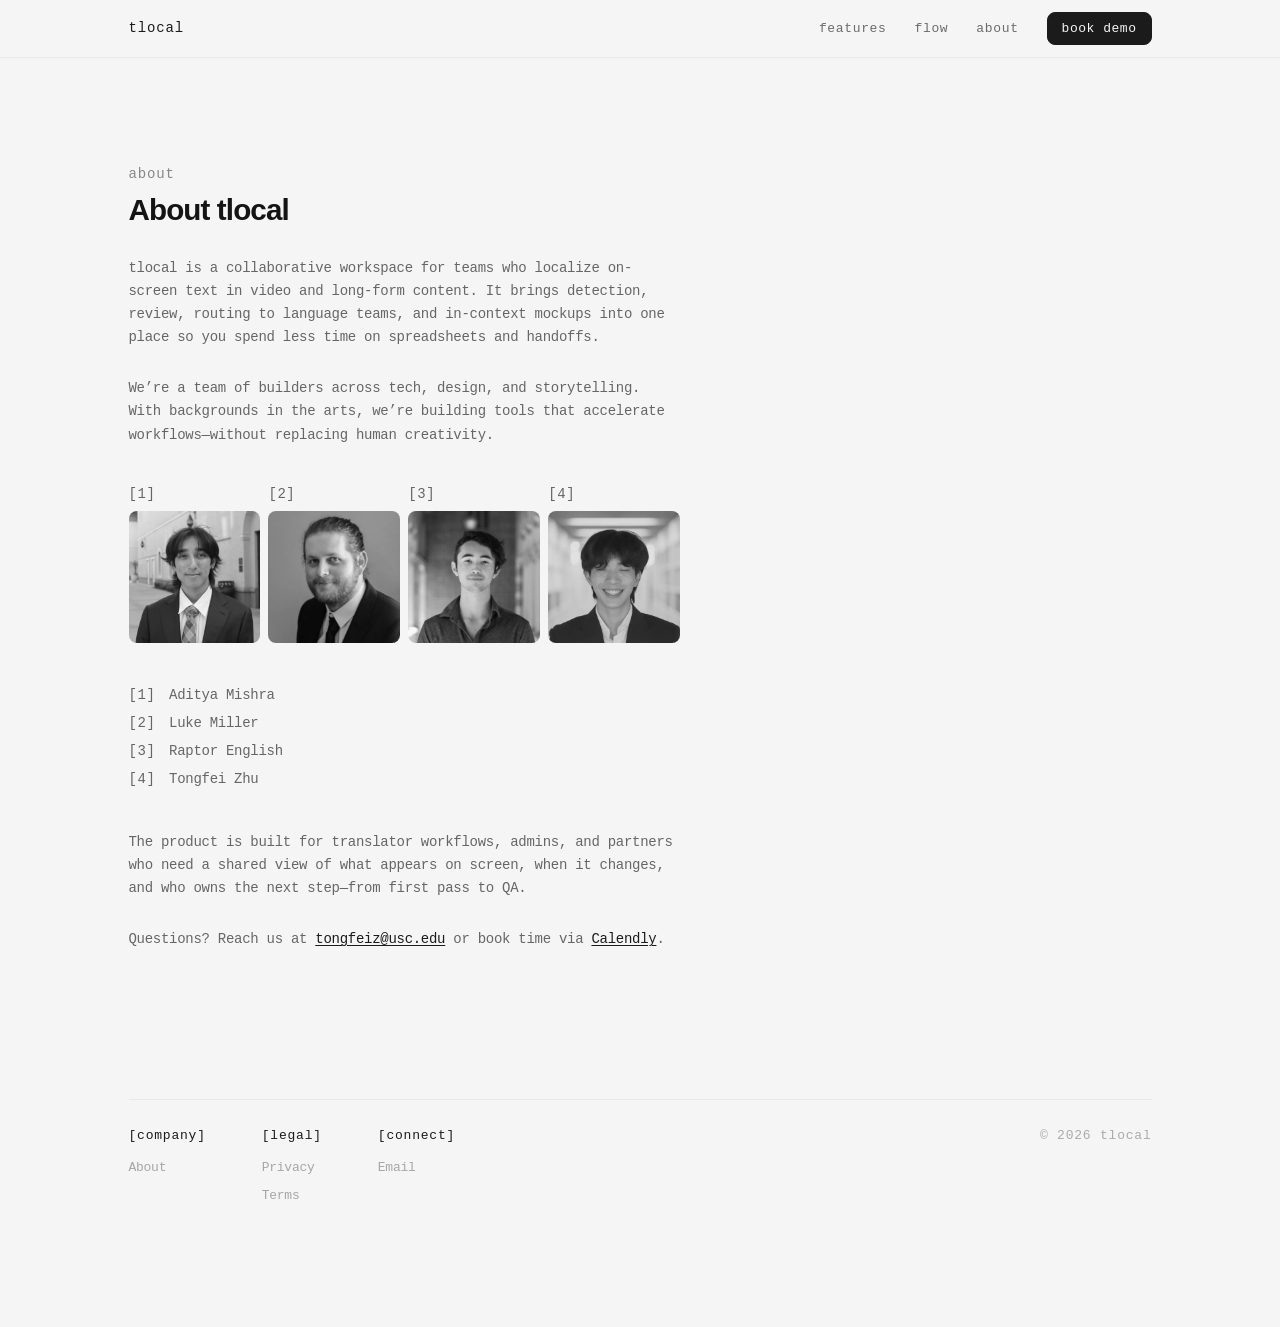
==== commit 6860ae9f: "animation fix and mobile" ====
--- a/about.html
+++ b/about.html
@@ -10,9 +10,9 @@
   <body>
     <header class="site-header">
       <div class="site-header-shell">
-        <div class="site-header-inner" style="display: flex; align-items: center; gap: 32px;">
+        <div class="site-header-inner">
           <a class="site-logo" href="index.html">tlocal</a>
-          <nav class="site-nav" aria-label="Primary" style="display: flex; gap: 28px;">
+          <nav class="site-nav" aria-label="Primary">
             <a href="index.html#features-heading">features</a>
             <a href="index.html#workflow-heading">flow</a>
             <a href="about.html" aria-current="page">about</a>
--- a/css/site.css
+++ b/css/site.css
@@ -76,7 +76,7 @@
   flex-wrap: wrap;
   align-items: center;
   justify-content: space-between;
-  gap: 12px 20px;
+  gap: 32px;
 }
 
 .site-logo {
@@ -104,7 +104,7 @@
   flex-wrap: wrap;
   align-items: center;
   justify-content: flex-end;
-  gap: 6px 18px;
+  gap: 28px;
 }
 
 .site-nav a:not(.btn) {
@@ -147,6 +147,29 @@
   color: var(--bg);
 }
 
+@media (max-width: 760px) {
+  .site-header-inner {
+    flex-wrap: nowrap;
+    gap: 12px 16px;
+  }
+
+  .site-nav {
+    flex-wrap: nowrap;
+    gap: 14px 18px;
+    min-width: 0;
+  }
+
+  .site-header .site-nav a[href*='features-heading'],
+  .site-header .site-nav a[href*='workflow-heading'] {
+    display: none;
+  }
+
+  .site-header .btn {
+    padding: 6px 12px;
+    font-size: 12px;
+  }
+}
+
 #features-heading,
 #workflow-heading,
 #cta-heading {
@@ -170,6 +193,10 @@
   width: 100%;
   margin-inline: auto;
   overflow: visible;
+}
+
+.landing-hero-block {
+  width: 100%;
 }
 
 .landing-intro {
@@ -261,12 +288,7 @@
 .partners-logos li {
   display: flex;
   align-items: center;
-  opacity: 0.62;
-  transition: opacity 0.5s cubic-bezier(0.4, 0, 0.2, 1);
-}
-
-.partners-logos li:hover {
-  opacity: 1;
+  cursor: pointer;
 }
 
 .partners-logos img {
@@ -275,12 +297,15 @@
   width: auto;
   max-width: min(176px, 40vw);
   object-fit: contain;
-}
-
-@media (prefers-reduced-motion: reduce) {
-  .partners-logos li {
-    transition-duration: 0.22s;
-  }
+  opacity: 0.72;
+  transition:
+    opacity 0.35s cubic-bezier(0.4, 0, 0.2, 1),
+    filter 0.35s cubic-bezier(0.4, 0, 0.2, 1);
+}
+
+.partners-logos li:hover img {
+  opacity: 1;
+  filter: brightness(0.42);
 }
 
 @media (max-width: 560px) {
@@ -576,13 +601,20 @@
   min-width: 0;
 }
 
-/* Scroll-linked fade: mask updated from JS to match left column (eyebrow → placeholder) */
+/* Scroll-linked fade: mask from JS — top fade only when list sits above .flow-visual-col top */
 .flow-steps-wrap {
   min-width: 0;
   -webkit-mask-size: 100% 100%;
   mask-size: 100% 100%;
   -webkit-mask-repeat: no-repeat;
   mask-repeat: no-repeat;
+}
+
+@media (min-width: 761px) {
+  .flow-section .flow-steps-wrap {
+    /* Start the step list slightly lower so the top fade feels less abrupt vs the left column */
+    padding-top: clamp(28px, 5vw, 52px);
+  }
 }
 
 .flow-visual-col {
@@ -700,13 +732,6 @@
 
   .flow-steps li {
     padding: clamp(18px, 3vw, 24px) 0;
-  }
-}
-
-@media (prefers-reduced-motion: reduce) {
-  .flow-section .flow-steps-wrap {
-    -webkit-mask-image: none !important;
-    mask-image: none !important;
   }
 }
 
@@ -1133,8 +1158,6 @@
   overflow: hidden;
   border-radius: 8px;
   /* Grayscale on wrapper so `transform` on the img still works (filter+transform on same node breaks zoom in WebKit) */
-  filter: grayscale(100%);
-  -webkit-filter: grayscale(100%);
 }
 
 .about-team__img {
@@ -1154,17 +1177,7 @@
 }
 
 .about-team__link:hover .about-team__img {
-  transform: scale3d(1.12, 1.12, 1);
-}
-
-@media (prefers-reduced-motion: reduce) {
-  .about-team__img {
-    transition: none;
-  }
-
-  .about-team__link:hover .about-team__img {
-    transform: scale3d(1, 1, 1);
-  }
+  transform: scale3d(1.05, 1.05, 1);
 }
 
 .simple-page__body--about ul.about-team__names {
@@ -1256,19 +1269,54 @@
   }
 }
 
-@media (prefers-reduced-motion: no-preference) {
-  .stagger-scope .stagger-item {
-    opacity: 0;
-    transform: translate3d(0, 16px, 0);
-  }
-
-  /* Partner logo rows also use opacity transitions; disable so keyframe stagger wins */
+/* Section entrance stagger (see @media (prefers-reduced-motion: reduce) below for OS “Reduce motion”). */
+.stagger-scope .stagger-item {
+  opacity: 0;
+  transform: translate3d(0, 16px, 0);
+}
+
+/* Logo <li> is the stagger target; no transition on li so keyframe opacity wins (hover uses img filter). */
+.stagger-scope .partners-logos li.stagger-item {
+  transition: none;
+}
+
+.stagger-scope.is-stagger-visible .stagger-item {
+  animation: stagger-fade-in 0.58s cubic-bezier(0.22, 1, 0.36, 1) both;
+  animation-delay: calc(var(--stagger-i, 0) * 0.052s);
+}
+
+/* Testimonial cards: slightly longer run + spacing between bubbles */
+.stagger-scope.partners-section.is-stagger-visible .review-card.stagger-item {
+  animation-duration: 0.7s;
+  animation-delay: calc(var(--stagger-i, 0) * 0.068s);
+}
+
+/*
+ * macOS “Reduce motion” / prefers-reduced-motion: reduce — Chrome & Safari may still throttle or
+ * zero-out motion. Re-assert the same rules inside this media query with !important so the site
+ * keeps full motion (explicit product choice for this marketing site).
+ */
+@media (prefers-reduced-motion: reduce) {
+  html {
+    scroll-behavior: smooth !important;
+  }
+
+  .stagger-scope:not(.is-stagger-visible) .stagger-item {
+    opacity: 0 !important;
+    transform: translate3d(0, 16px, 0) !important;
+  }
+
   .stagger-scope .partners-logos li.stagger-item {
-    transition: none;
+    transition: none !important;
   }
 
   .stagger-scope.is-stagger-visible .stagger-item {
-    animation: stagger-fade-in 0.58s cubic-bezier(0.22, 1, 0.36, 1) both;
-    animation-delay: calc(var(--stagger-i, 0) * 0.052s);
-  }
-}
+    animation: stagger-fade-in 0.58s cubic-bezier(0.22, 1, 0.36, 1) both !important;
+    animation-delay: calc(var(--stagger-i, 0) * 0.052s) !important;
+  }
+
+  .stagger-scope.partners-section.is-stagger-visible .review-card.stagger-item {
+    animation-duration: 0.9s !important;
+    animation-delay: calc(var(--stagger-i, 0) * 0.1s) !important;
+  }
+}
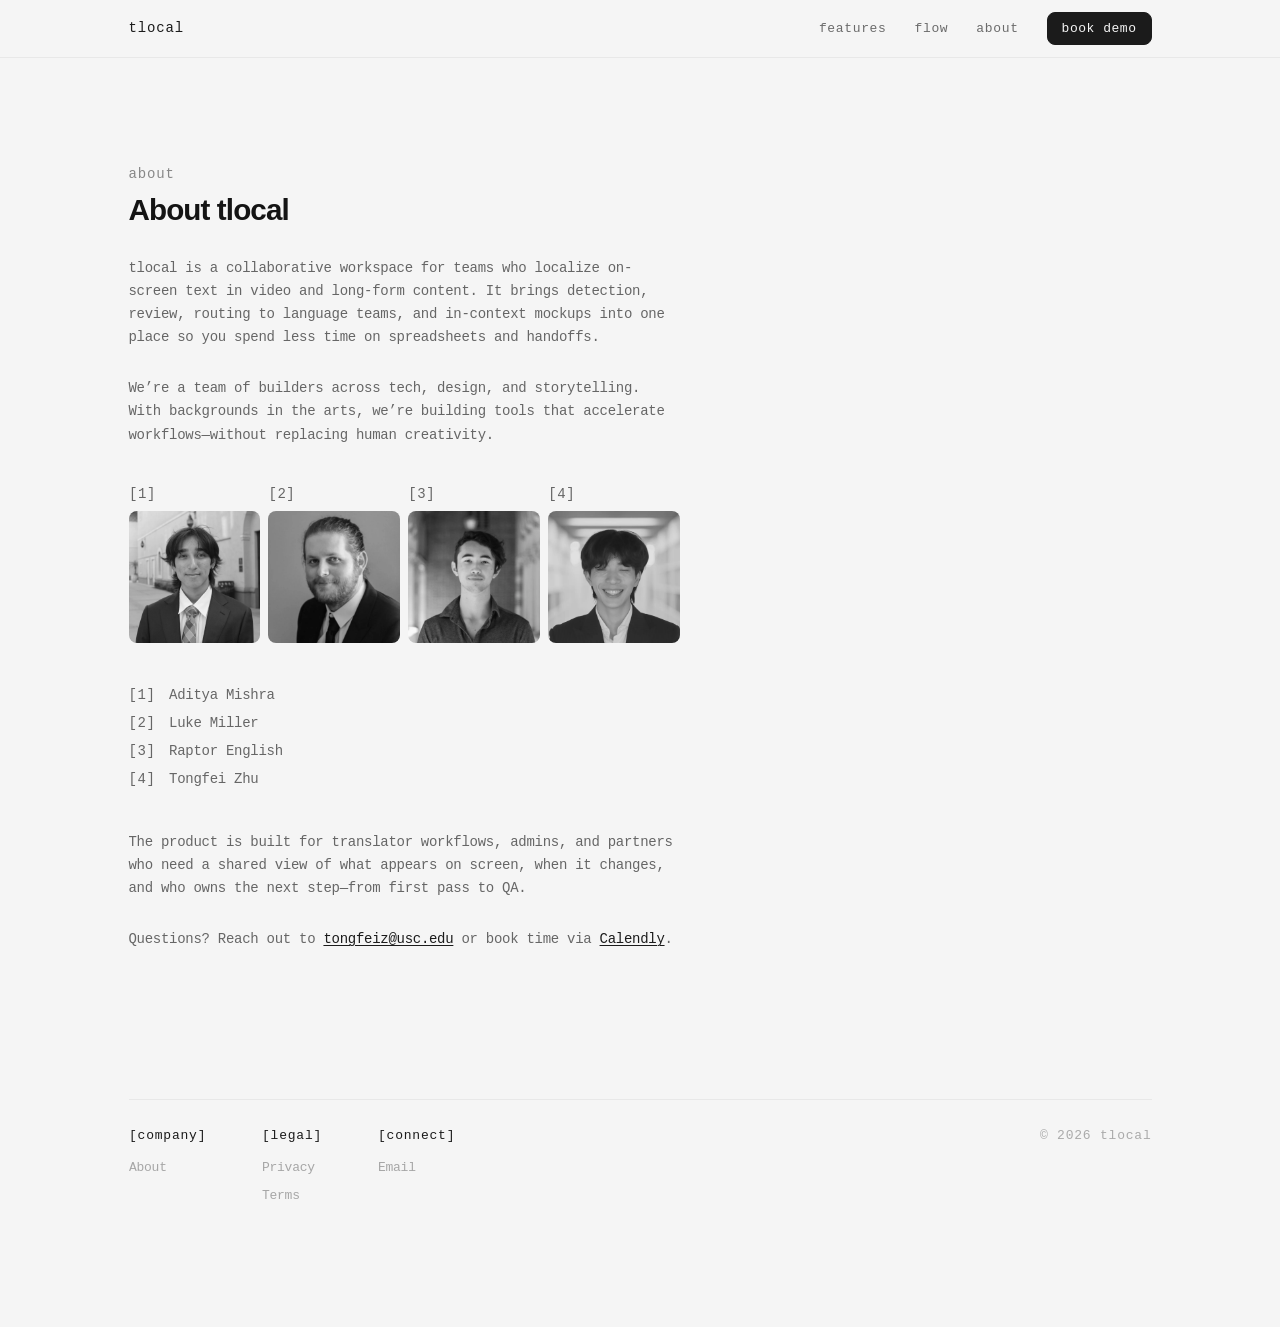
==== commit 6b15cc22: "phone fix 2" ====
--- a/about.html
+++ b/about.html
@@ -183,7 +183,7 @@
               appears on screen, when it changes, and who owns the next step—from first pass to QA.
             </p>
             <p>
-              Questions? Reach us at <a href="mailto:tongfeiz@usc.edu">tongfeiz@usc.edu</a> or book time via
+              Questions? Reach out to <a href="mailto:tongfeiz@usc.edu">tongfeiz@usc.edu</a> or book time via
               <a href="https://calendly.com/tongfeiz-usc/30min" target="_blank" rel="noopener noreferrer">Calendly</a>.
             </p>
           </div>
@@ -218,6 +218,7 @@
       </main>
     </div>
     <script src="js/page-stagger.js" defer></script>
+    <script src="js/lerp-scroll.js" defer></script>
     <script>
       document.getElementById('y').textContent = String(new Date().getFullYear());
     </script>
--- a/css/site.css
+++ b/css/site.css
@@ -621,11 +621,11 @@
   min-width: 0;
 }
 
-/* Character mesh: slightly shorter than 5:3; full width of the left column. */
+/* Character mesh: wide, modest height so the swell stays inside the frame. */
 .workspace-section .workspace-dot-grid-frame {
   width: 100%;
   margin: clamp(20px, 4vw, 32px) 0 0;
-  aspect-ratio: 5 / 2.68;
+  aspect-ratio: 5 / 2;
   position: relative;
   overflow: hidden;
   border-radius: 10px;
@@ -651,8 +651,20 @@
   margin: clamp(20px, 4vw, 32px) 0 0;
   border-radius: 10px;
   border: 1px solid rgba(27, 27, 27, 0.08);
-  background: #fff;
+  background: #faf7fb;
   aspect-ratio: 5 / 3;
+  position: relative;
+  overflow: hidden;
+}
+
+/* Absolute fill so % height never collapses before aspect-ratio resolves */
+.flow-section .flow-placeholder-frame canvas {
+  position: absolute;
+  left: 0;
+  top: 0;
+  width: 100%;
+  height: 100%;
+  display: block;
 }
 
 .flow-section .flow-steps li:first-child {
